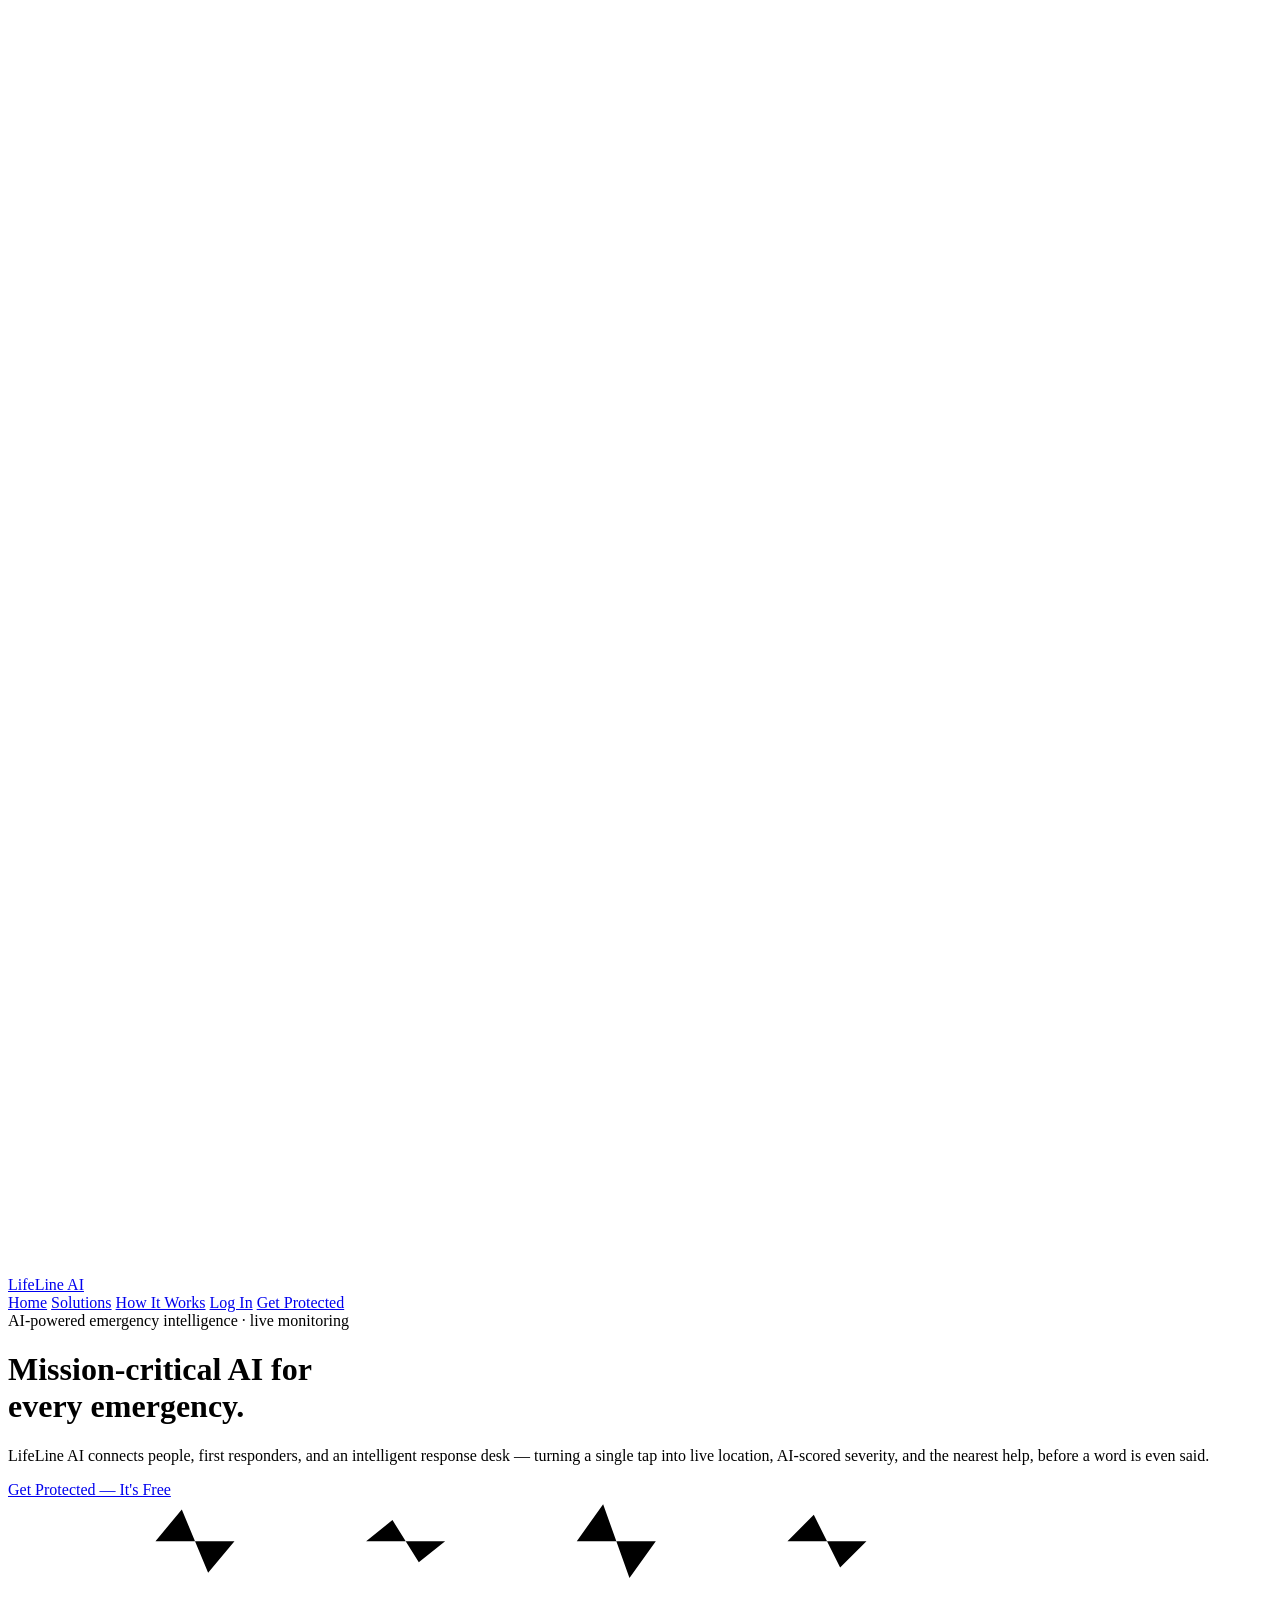
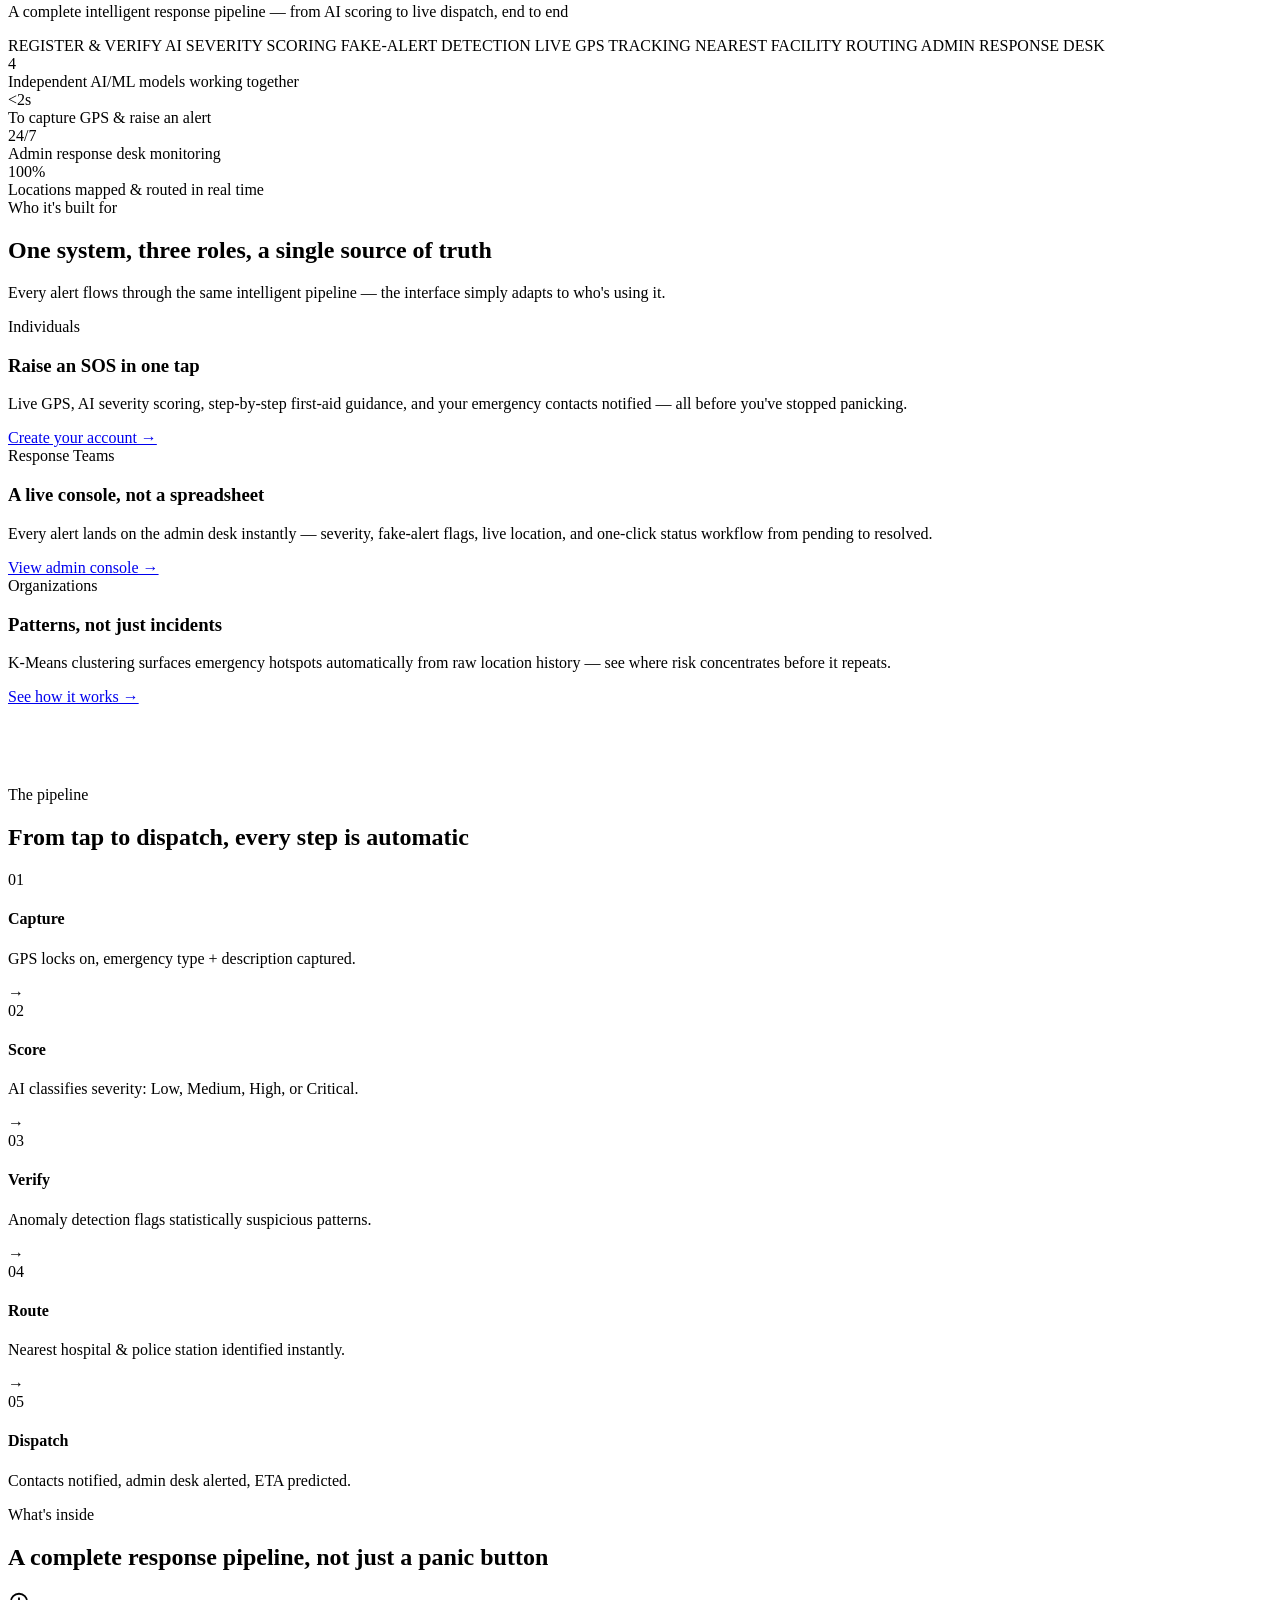
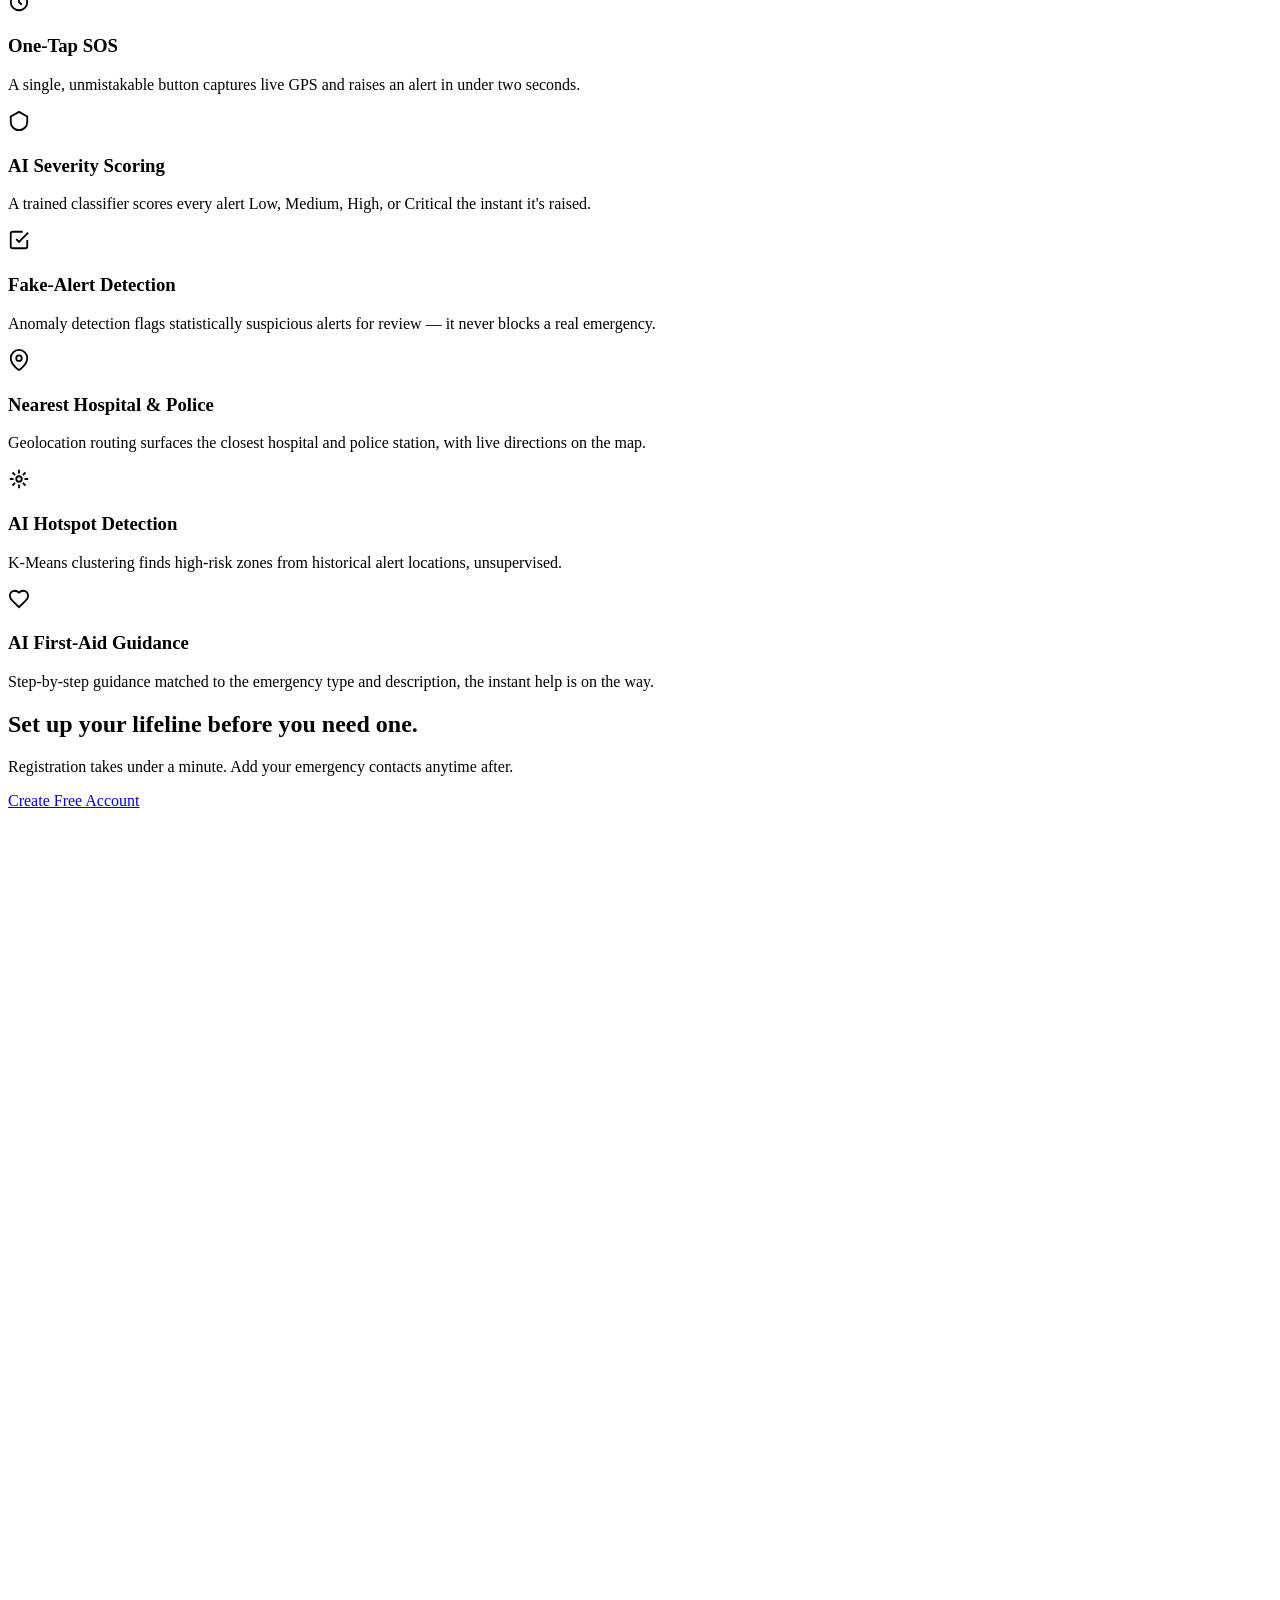
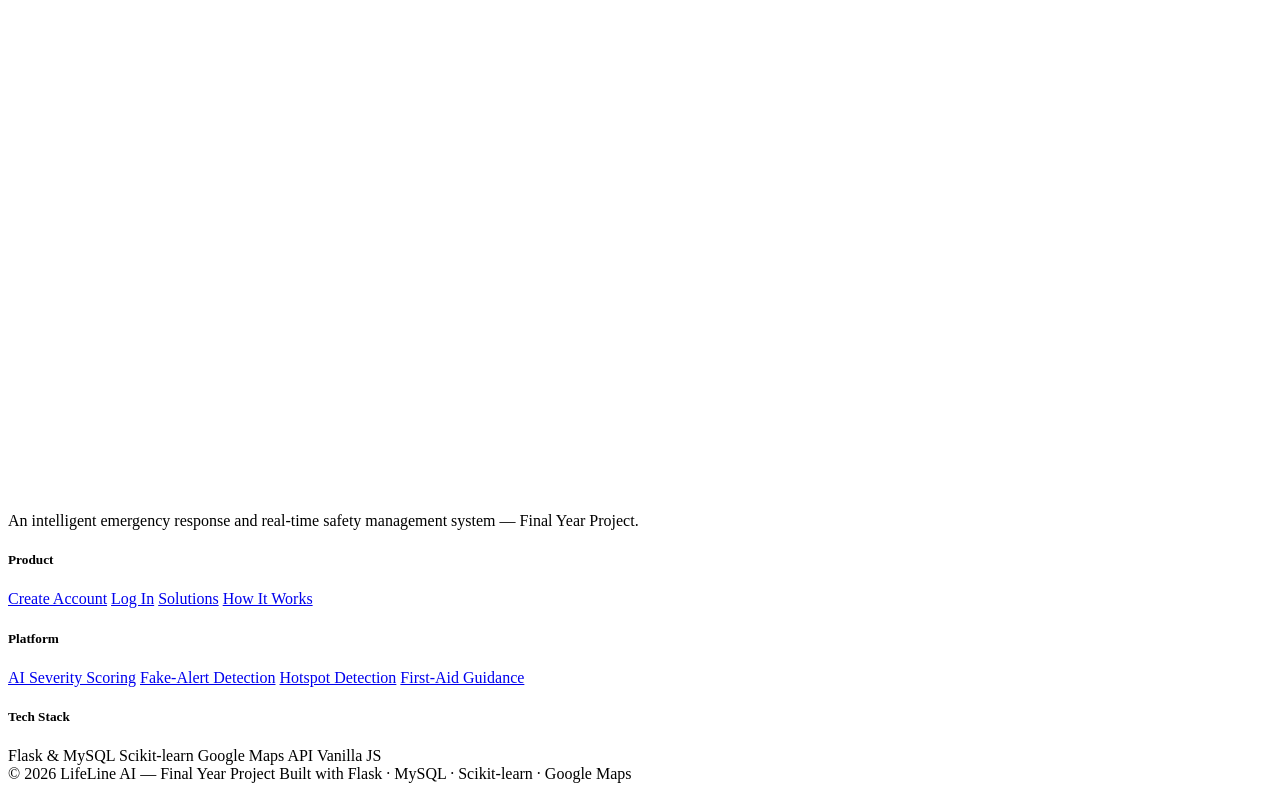
==== index.html @ 39737a65 "Add files via upload Add LifeLine AI project files" ====
<!DOCTYPE html>
<html lang="en">
<head>
<meta charset="UTF-8" />
<meta name="viewport" content="width=device-width, initial-scale=1.0" />
<title>LifeLine AI — Mission-Critical Intelligence for Emergency Response</title>
<link rel="preconnect" href="https://fonts.googleapis.com">
<link href="https://fonts.googleapis.com/css2?family=Sora:wght@600;700;800&family=Inter:wght@400;500;600;700&family=JetBrains+Mono:wght@400;500;700&display=swap" rel="stylesheet">
<link rel="stylesheet" href="css/style.css" />
</head>
<body>

<nav class="navbar">
  <div class="container">
    <a href="index.html" class="brand">
      <svg class="brand-mark" viewBox="0 0 32 32" xmlns="http://www.w3.org/2000/svg">
        <path class="pulse-line" d="M2 16 H10 L13 6 L18 26 L21 16 H30" fill="none" stroke-width="2.5" stroke-linecap="round" stroke-linejoin="round"/>
      </svg>
      LifeLine AI
    </a>
    <div class="nav-links">
      <a href="index.html" class="active">Home</a>
      <a href="index.html#solutions">Solutions</a>
      <a href="index.html#how-it-works">How It Works</a>
      <a href="login.html">Log In</a>
      <a href="register.html" class="nav-cta">Get Protected</a>
    </div>
  </div>
</nav>

<!-- ================= HERO ================= -->
<header class="hero">
  <div class="container">
    <span class="hero-eyebrow"><span class="dot"></span> AI-powered emergency intelligence &middot; live monitoring</span>
    <h1>Mission-critical AI for<br>every <span>emergency</span>.</h1>
    <p class="lead">LifeLine AI connects people, first responders, and an intelligent response desk — turning a single tap into live location, AI-scored severity, and the nearest help, before a word is even said.</p>
    <div class="hero-actions">
      <a href="register.html" class="btn btn-danger">Get Protected — It's Free</a>
      <a href="login.html" class="btn btn-outline" style="color:#fff;border-color:var(--ink-600);">Log In</a>
    </div>

    <div class="hero-ecg-wrap">
      <svg class="ecg-line" viewBox="0 0 1200 80" preserveAspectRatio="none">
        <path d="M0,40 L140,40 L165,10 L190,70 L215,40 L340,40 L365,20 L390,60 L415,40 L540,40 L565,5 L590,75 L615,40 L740,40 L765,15 L790,65 L815,40 L1200,40" />
      </svg>
    </div>
  </div>
</header>

<!-- ================= TRUSTED-BY STRIP ================= -->
<section class="trust-strip">
  <div class="container">
    <p class="trust-label">A complete intelligent response pipeline — from AI scoring to live dispatch, end to end</p>
    <div class="trust-logos">
      <span>REGISTER &amp; VERIFY</span>
      <span>AI SEVERITY SCORING</span>
      <span>FAKE-ALERT DETECTION</span>
      <span>LIVE GPS TRACKING</span>
      <span>NEAREST FACILITY ROUTING</span>
      <span>ADMIN RESPONSE DESK</span>
    </div>
  </div>
</section>

<!-- ================= STAT COUNTERS ================= -->
<section class="stats-strip">
  <div class="container">
    <div class="stat"><div class="num mono">4</div><div class="label">Independent AI/ML models working together</div></div>
    <div class="stat"><div class="num mono">&lt;2s</div><div class="label">To capture GPS &amp; raise an alert</div></div>
    <div class="stat"><div class="num mono">24/7</div><div class="label">Admin response desk monitoring</div></div>
    <div class="stat"><div class="num mono">100%</div><div class="label">Locations mapped &amp; routed in real time</div></div>
  </div>
</section>

<!-- ================= SOLUTIONS BY AUDIENCE ================= -->
<section class="features-section" id="solutions">
  <div class="container">
    <div class="section-head">
      <span class="section-eyebrow">Who it's built for</span>
      <h2>One system, three roles, a single source of truth</h2>
      <p>Every alert flows through the same intelligent pipeline — the interface simply adapts to who's using it.</p>
    </div>

    <div class="audience-grid">
      <div class="audience-card">
        <div class="audience-tag">Individuals</div>
        <h3>Raise an SOS in one tap</h3>
        <p>Live GPS, AI severity scoring, step-by-step first-aid guidance, and your emergency contacts notified — all before you've stopped panicking.</p>
        <a href="register.html" class="audience-link">Create your account →</a>
      </div>
      <div class="audience-card">
        <div class="audience-tag">Response Teams</div>
        <h3>A live console, not a spreadsheet</h3>
        <p>Every alert lands on the admin desk instantly — severity, fake-alert flags, live location, and one-click status workflow from pending to resolved.</p>
        <a href="login.html" class="audience-link">View admin console →</a>
      </div>
      <div class="audience-card">
        <div class="audience-tag">Organizations</div>
        <h3>Patterns, not just incidents</h3>
        <p>K-Means clustering surfaces emergency hotspots automatically from raw location history — see where risk concentrates before it repeats.</p>
        <a href="#how-it-works" class="audience-link">See how it works →</a>
      </div>
    </div>
  </div>
</section>

<!-- ================= HOW IT WORKS ================= -->
<section class="features-section" id="how-it-works" style="background:var(--paper-dim);padding-top:80px;">
  <div class="container">
    <div class="section-head">
      <span class="section-eyebrow">The pipeline</span>
      <h2>From tap to dispatch, every step is automatic</h2>
    </div>

    <div class="pipeline-row">
      <div class="pipeline-step">
        <div class="pipeline-num">01</div>
        <h4>Capture</h4>
        <p>GPS locks on, emergency type + description captured.</p>
      </div>
      <div class="pipeline-arrow">→</div>
      <div class="pipeline-step">
        <div class="pipeline-num">02</div>
        <h4>Score</h4>
        <p>AI classifies severity: Low, Medium, High, or Critical.</p>
      </div>
      <div class="pipeline-arrow">→</div>
      <div class="pipeline-step">
        <div class="pipeline-num">03</div>
        <h4>Verify</h4>
        <p>Anomaly detection flags statistically suspicious patterns.</p>
      </div>
      <div class="pipeline-arrow">→</div>
      <div class="pipeline-step">
        <div class="pipeline-num">04</div>
        <h4>Route</h4>
        <p>Nearest hospital &amp; police station identified instantly.</p>
      </div>
      <div class="pipeline-arrow">→</div>
      <div class="pipeline-step">
        <div class="pipeline-num">05</div>
        <h4>Dispatch</h4>
        <p>Contacts notified, admin desk alerted, ETA predicted.</p>
      </div>
    </div>
  </div>
</section>

<!-- ================= FEATURE GRID ================= -->
<section class="features-section" id="features">
  <div class="container">
    <div class="section-head">
      <span class="section-eyebrow">What's inside</span>
      <h2>A complete response pipeline, not just a panic button</h2>
    </div>
    <div class="feature-grid">

      <div class="feature-card">
        <div class="feature-icon">
          <svg width="22" height="22" viewBox="0 0 24 24" fill="none" stroke="currentColor" stroke-width="2"><circle cx="12" cy="12" r="9"/><path d="M12 7v5l3 3"/></svg>
        </div>
        <h3>One-Tap SOS</h3>
        <p>A single, unmistakable button captures live GPS and raises an alert in under two seconds.</p>
      </div>

      <div class="feature-card">
        <div class="feature-icon">
          <svg width="22" height="22" viewBox="0 0 24 24" fill="none" stroke="currentColor" stroke-width="2"><path d="M12 2 3 7v6c0 5 4 9 9 9s9-4 9-9V7z"/></svg>
        </div>
        <h3>AI Severity Scoring</h3>
        <p>A trained classifier scores every alert Low, Medium, High, or Critical the instant it's raised.</p>
      </div>

      <div class="feature-card">
        <div class="feature-icon">
          <svg width="22" height="22" viewBox="0 0 24 24" fill="none" stroke="currentColor" stroke-width="2"><path d="M9 11l3 3L22 4"/><path d="M21 12v7a2 2 0 0 1-2 2H5a2 2 0 0 1-2-2V5a2 2 0 0 1 2-2h11"/></svg>
        </div>
        <h3>Fake-Alert Detection</h3>
        <p>Anomaly detection flags statistically suspicious alerts for review — it never blocks a real emergency.</p>
      </div>

      <div class="feature-card">
        <div class="feature-icon">
          <svg width="22" height="22" viewBox="0 0 24 24" fill="none" stroke="currentColor" stroke-width="2"><path d="M21 10c0 7-9 13-9 13S3 17 3 10a9 9 0 0 1 18 0z"/><circle cx="12" cy="10" r="3"/></svg>
        </div>
        <h3>Nearest Hospital &amp; Police</h3>
        <p>Geolocation routing surfaces the closest hospital and police station, with live directions on the map.</p>
      </div>

      <div class="feature-card">
        <div class="feature-icon">
          <svg width="22" height="22" viewBox="0 0 24 24" fill="none" stroke="currentColor" stroke-width="2"><circle cx="12" cy="12" r="3"/><path d="M12 2v4M12 18v4M4.93 4.93l2.83 2.83M16.24 16.24l2.83 2.83M2 12h4M18 12h4M4.93 19.07l2.83-2.83M16.24 7.76l2.83-2.83"/></svg>
        </div>
        <h3>AI Hotspot Detection</h3>
        <p>K-Means clustering finds high-risk zones from historical alert locations, unsupervised.</p>
      </div>

      <div class="feature-card">
        <div class="feature-icon">
          <svg width="22" height="22" viewBox="0 0 24 24" fill="none" stroke="currentColor" stroke-width="2"><path d="M19 14c1.49-1.46 3-3.21 3-5.5A5.5 5.5 0 0 0 16.5 3c-1.76 0-3 .5-4.5 2-1.5-1.5-2.74-2-4.5-2A5.5 5.5 0 0 0 2 8.5c0 2.29 1.51 4.04 3 5.5l7 7Z"/></svg>
        </div>
        <h3>AI First-Aid Guidance</h3>
        <p>Step-by-step guidance matched to the emergency type and description, the instant help is on the way.</p>
      </div>

    </div>
  </div>
</section>

<!-- ================= CTA BAND ================= -->
<section class="cta-band">
  <div class="container">
    <h2>Set up your lifeline before you need one.</h2>
    <p>Registration takes under a minute. Add your emergency contacts anytime after.</p>
    <a href="register.html" class="btn btn-danger">Create Free Account</a>
  </div>
</section>

<!-- ================= FOOTER ================= -->
<footer class="site-footer-rich">
  <div class="container">
    <div class="footer-grid">
      <div class="footer-brand-col">
        <a href="index.html" class="brand" style="color:#fff;">
          <svg class="brand-mark" viewBox="0 0 32 32" xmlns="http://www.w3.org/2000/svg">
            <path class="pulse-line" d="M2 16 H10 L13 6 L18 26 L21 16 H30" fill="none" stroke-width="2.5" stroke-linecap="round" stroke-linejoin="round"/>
          </svg>
          LifeLine AI
        </a>
        <p>An intelligent emergency response and real-time safety management system — Final Year Project.</p>
      </div>
      <div class="footer-col">
        <h5>Product</h5>
        <a href="register.html">Create Account</a>
        <a href="login.html">Log In</a>
        <a href="index.html#solutions">Solutions</a>
        <a href="index.html#how-it-works">How It Works</a>
      </div>
      <div class="footer-col">
        <h5>Platform</h5>
        <a href="index.html#features">AI Severity Scoring</a>
        <a href="index.html#features">Fake-Alert Detection</a>
        <a href="index.html#features">Hotspot Detection</a>
        <a href="index.html#features">First-Aid Guidance</a>
      </div>
      <div class="footer-col">
        <h5>Tech Stack</h5>
        <span>Flask &amp; MySQL</span>
        <span>Scikit-learn</span>
        <span>Google Maps API</span>
        <span>Vanilla JS</span>
      </div>
    </div>
    <div class="footer-bottom">
      <span>&copy; 2026 LifeLine AI — Final Year Project</span>
      <span class="mono">Built with Flask &middot; MySQL &middot; Scikit-learn &middot; Google Maps</span>
    </div>
  </div>
</footer>

<script src="js/config.js"></script>
<script src="js/main.js"></script>
</body>
</html>
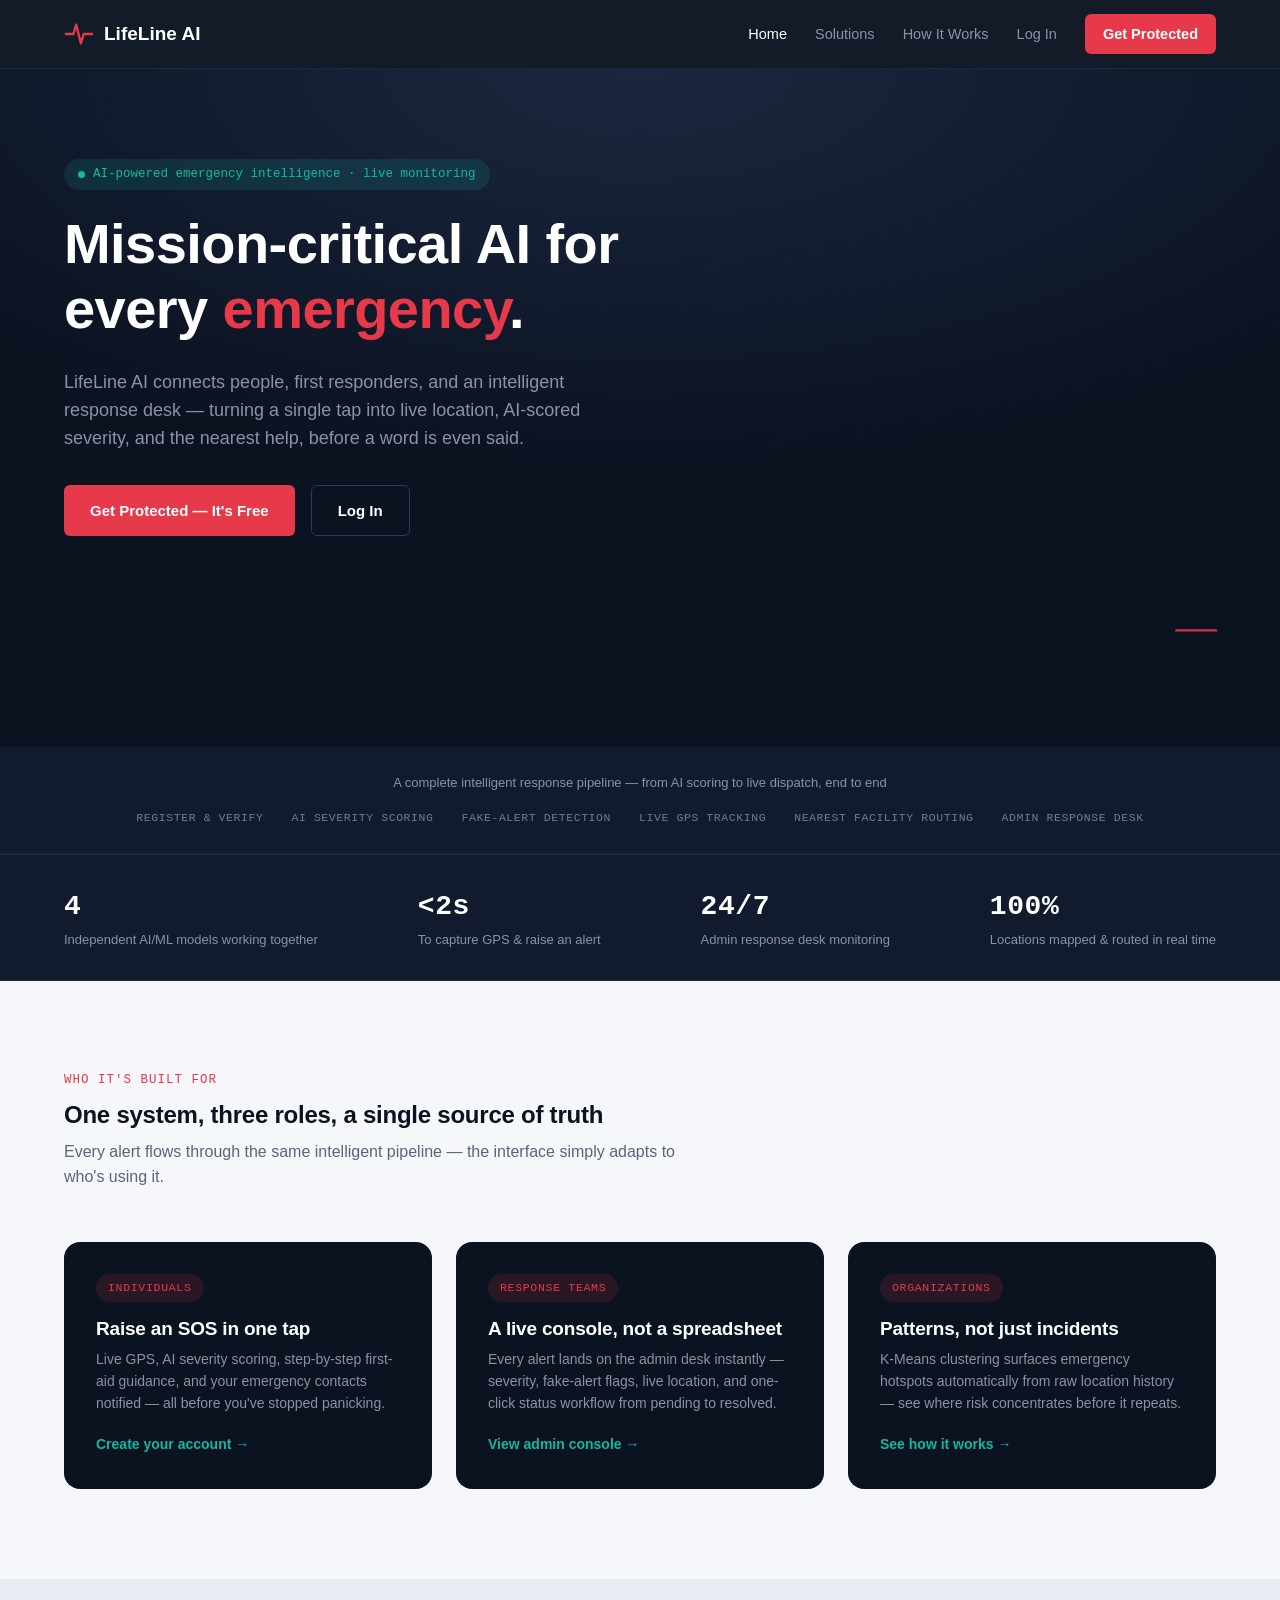
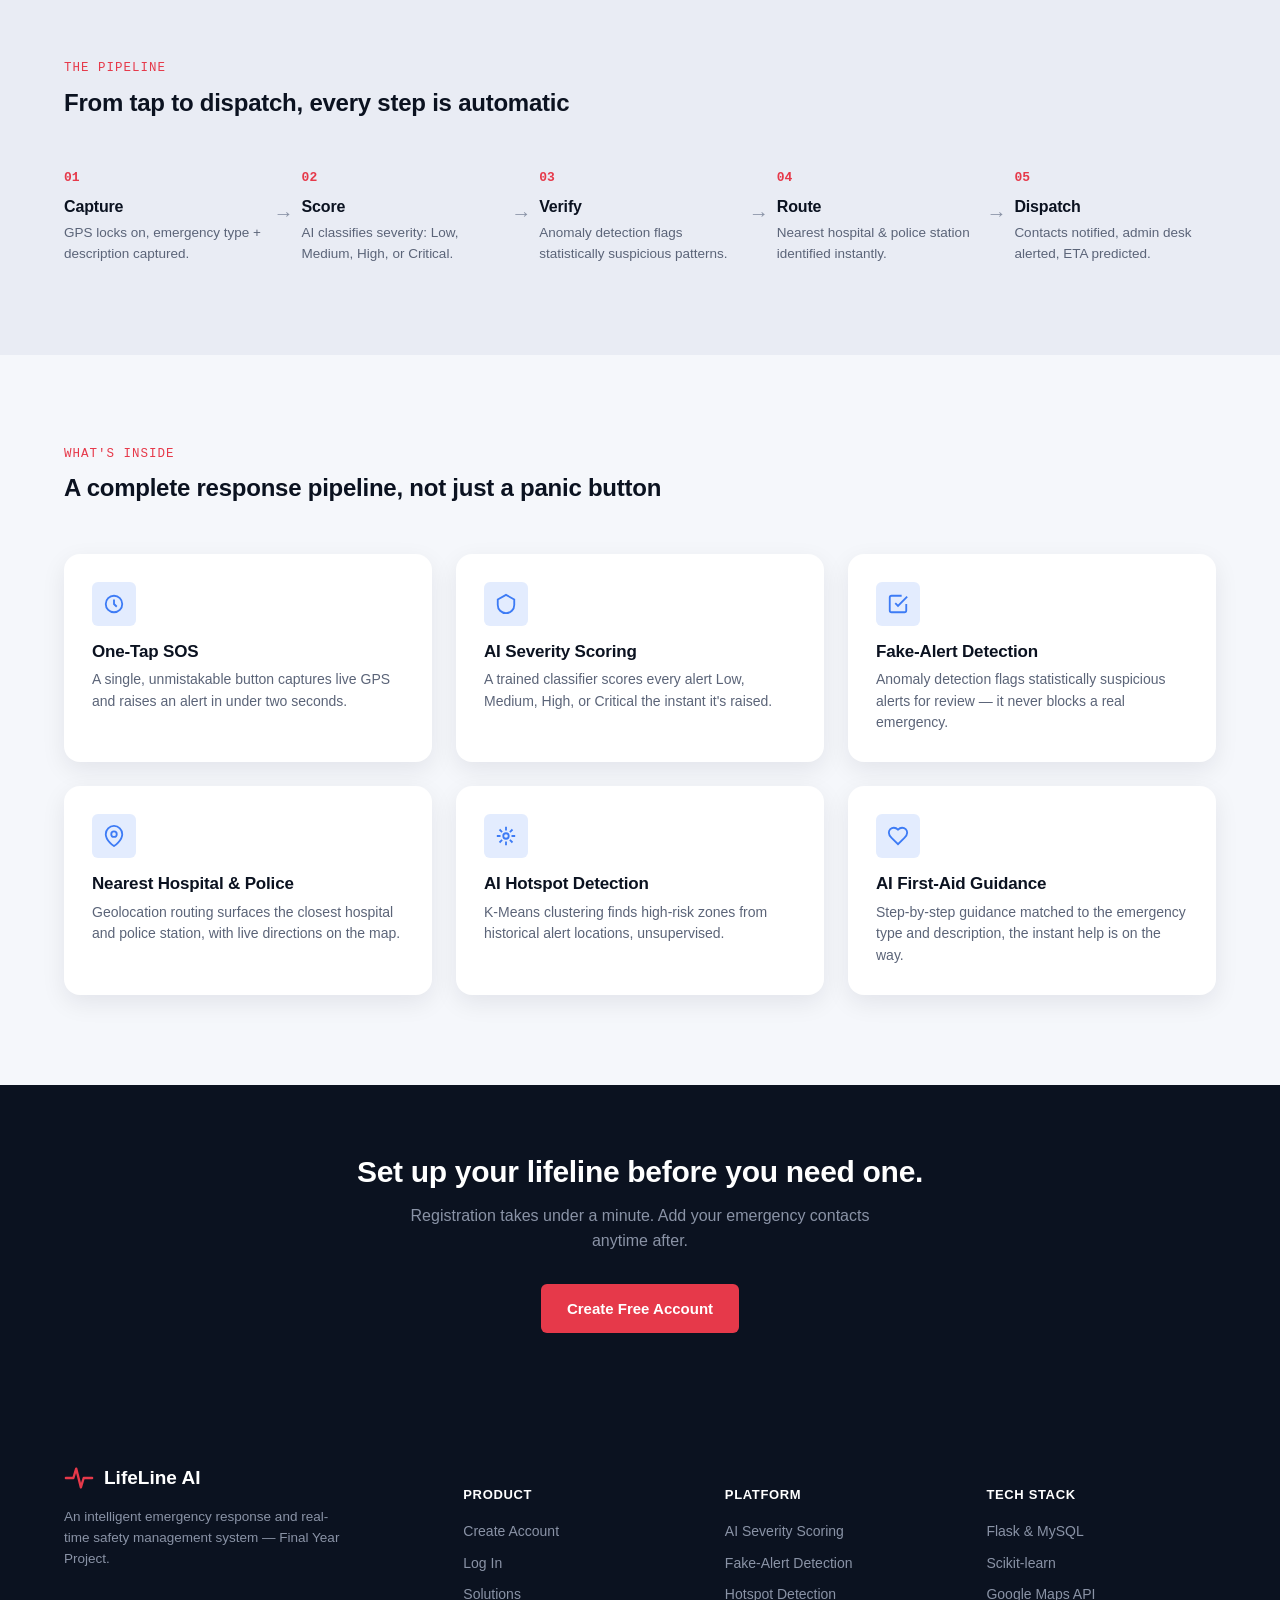
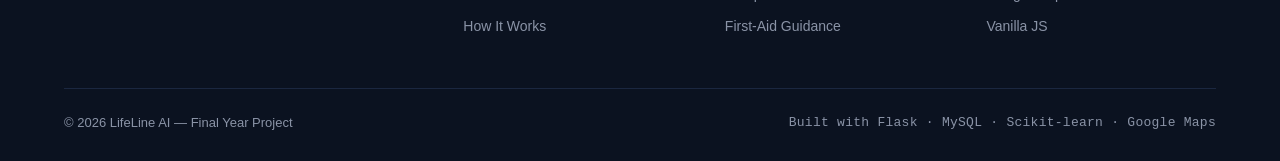
==== commit 5e91032a: "Add stylesheet link for frontend CSS" ====
--- a/index.html
+++ b/index.html
@@ -7,6 +7,8 @@
 <link rel="preconnect" href="https://fonts.googleapis.com">
 <link href="https://fonts.googleapis.com/css2?family=Sora:wght@600;700;800&family=Inter:wght@400;500;600;700&family=JetBrains+Mono:wght@400;500;700&display=swap" rel="stylesheet">
 <link rel="stylesheet" href="css/style.css" />
+  <link rel="stylesheet" href="frontend/css/style.css" />
+  
 </head>
 <body>
 
--- a/frontend/css/style.css
+++ b/frontend/css/style.css
@@ -0,0 +1,522 @@
+/* =====================================================================
+   style.css — LifeLine AI Global Design System
+   Design direction: "Emergency Dispatch Console"
+   - Deep ink-navy base (trust, institutional, control-room)
+   - A single disciplined red, reserved ONLY for SOS/critical states
+   - Teal for "safe / resolved", amber for "caution / medium"
+   - Signature motif: an ECG / heartbeat line, echoing the name "LifeLine"
+   ===================================================================== */
+
+:root {
+  /* ---- Color tokens ---- */
+  --ink-900: #0B1220;
+  --ink-800: #121B2E;
+  --ink-700: #1B2740;
+  --ink-600: #2A3B5C;
+  --paper: #F5F7FB;
+  --paper-dim: #E9ECF4;
+  --white: #FFFFFF;
+
+  --slate-600: #5B6478;
+  --slate-400: #8A93A6;
+
+  --accent-red: #E6394A;
+  --accent-red-dim: rgba(230, 57, 74, 0.14);
+  --accent-teal: #12B8A6;
+  --accent-teal-dim: rgba(18, 184, 166, 0.14);
+  --accent-amber: #F5A623;
+  --accent-amber-dim: rgba(245, 166, 35, 0.16);
+  --accent-blue: #3D7BF5;
+  --accent-blue-dim: rgba(61, 123, 245, 0.14);
+
+  /* ---- Type ---- */
+  --font-display: 'Sora', 'Segoe UI', sans-serif;
+  --font-body: 'Inter', 'Segoe UI', sans-serif;
+  --font-mono: 'JetBrains Mono', 'Courier New', monospace;
+
+  /* ---- Layout ---- */
+  --radius-sm: 6px;
+  --radius-md: 10px;
+  --radius-lg: 16px;
+  --shadow-card: 0 8px 24px rgba(11, 18, 32, 0.08);
+  --shadow-card-lg: 0 16px 48px rgba(11, 18, 32, 0.14);
+  --container-max: 1200px;
+}
+
+/* ---------------------------------------------------------------------
+   Reset & base
+   --------------------------------------------------------------------- */
+*, *::before, *::after { box-sizing: border-box; }
+html { scroll-behavior: smooth; }
+body {
+  margin: 0;
+  font-family: var(--font-body);
+  color: var(--ink-900);
+  background: var(--paper);
+  -webkit-font-smoothing: antialiased;
+  line-height: 1.55;
+}
+h1, h2, h3, h4 {
+  font-family: var(--font-display);
+  color: var(--ink-900);
+  margin: 0 0 0.5em 0;
+  line-height: 1.15;
+  letter-spacing: -0.01em;
+}
+p { margin: 0 0 1em 0; color: var(--slate-600); }
+a { color: inherit; text-decoration: none; }
+img { max-width: 100%; display: block; }
+ul { margin: 0; padding: 0; list-style: none; }
+button { font-family: inherit; cursor: pointer; }
+input, select, textarea { font-family: inherit; }
+
+.container {
+  max-width: var(--container-max);
+  margin: 0 auto;
+  padding: 0 24px;
+}
+
+.mono { font-family: var(--font-mono); letter-spacing: 0.02em; }
+
+/* Visible focus states for accessibility */
+a:focus-visible, button:focus-visible, input:focus-visible, textarea:focus-visible, select:focus-visible {
+  outline: 2px solid var(--accent-blue);
+  outline-offset: 2px;
+}
+
+@media (prefers-reduced-motion: reduce) {
+  *, *::before, *::after {
+    animation-duration: 0.001ms !important;
+    animation-iteration-count: 1 !important;
+    transition-duration: 0.001ms !important;
+  }
+}
+
+/* ---------------------------------------------------------------------
+   Navbar
+   --------------------------------------------------------------------- */
+.navbar {
+  position: sticky;
+  top: 0;
+  z-index: 100;
+  background: rgba(11, 18, 32, 0.96);
+  backdrop-filter: blur(8px);
+  border-bottom: 1px solid var(--ink-700);
+}
+.navbar .container {
+  display: flex;
+  align-items: center;
+  justify-content: space-between;
+  height: 68px;
+}
+.brand {
+  display: flex;
+  align-items: center;
+  gap: 10px;
+  font-family: var(--font-display);
+  font-weight: 700;
+  font-size: 19px;
+  color: var(--white);
+}
+.brand-mark {
+  width: 30px; height: 30px;
+  flex-shrink: 0;
+}
+.brand-mark path.pulse-line {
+  stroke: var(--accent-red);
+}
+.nav-links { display: flex; align-items: center; gap: 28px; }
+.nav-links a {
+  color: var(--slate-400);
+  font-size: 14.5px;
+  font-weight: 500;
+  transition: color 0.15s ease;
+}
+.nav-links a:hover, .nav-links a.active { color: var(--white); }
+.nav-cta {
+  display: inline-flex;
+  align-items: center;
+  gap: 8px;
+  background: var(--accent-red);
+  color: var(--white) !important;
+  padding: 9px 18px;
+  border-radius: var(--radius-sm);
+  font-weight: 600 !important;
+  transition: transform 0.15s ease, box-shadow 0.15s ease;
+}
+.nav-cta:hover { transform: translateY(-1px); box-shadow: 0 6px 18px rgba(230, 57, 74, 0.35); }
+
+/* ---------------------------------------------------------------------
+   Buttons
+   --------------------------------------------------------------------- */
+.btn {
+  display: inline-flex;
+  align-items: center;
+  justify-content: center;
+  gap: 8px;
+  padding: 13px 26px;
+  border-radius: var(--radius-sm);
+  border: none;
+  font-weight: 600;
+  font-size: 15px;
+  transition: transform 0.15s ease, box-shadow 0.2s ease, background 0.15s ease;
+  white-space: nowrap;
+}
+.btn:active { transform: translateY(1px); }
+.btn-primary { background: var(--ink-900); color: var(--white); }
+.btn-primary:hover { background: var(--ink-700); box-shadow: var(--shadow-card); }
+.btn-danger { background: var(--accent-red); color: var(--white); }
+.btn-danger:hover { box-shadow: 0 10px 24px rgba(230, 57, 74, 0.35); }
+.btn-outline { background: transparent; color: var(--ink-900); border: 1.5px solid var(--paper-dim); }
+.btn-outline:hover { border-color: var(--ink-900); }
+.btn-block { width: 100%; }
+.btn:disabled { opacity: 0.55; cursor: not-allowed; transform: none; }
+
+/* ---------------------------------------------------------------------
+   Form elements
+   --------------------------------------------------------------------- */
+.field { margin-bottom: 18px; }
+.field label {
+  display: block;
+  font-size: 13.5px;
+  font-weight: 600;
+  color: var(--ink-800);
+  margin-bottom: 7px;
+}
+.field .hint { font-size: 12.5px; color: var(--slate-400); margin-top: 5px; }
+.field input, .field select, .field textarea {
+  width: 100%;
+  padding: 12px 14px;
+  border: 1.5px solid var(--paper-dim);
+  border-radius: var(--radius-sm);
+  font-size: 14.5px;
+  background: var(--white);
+  color: var(--ink-900);
+  transition: border-color 0.15s ease, box-shadow 0.15s ease;
+}
+.field input:focus, .field select:focus, .field textarea:focus {
+  border-color: var(--accent-blue);
+  box-shadow: 0 0 0 3px var(--accent-blue-dim);
+  outline: none;
+}
+.field.error input { border-color: var(--accent-red); }
+.field .error-msg { color: var(--accent-red); font-size: 12.5px; margin-top: 6px; display: none; }
+.field.error .error-msg { display: block; }
+.input-row { display: flex; gap: 14px; }
+.input-row .field { flex: 1; }
+
+/* ---------------------------------------------------------------------
+   Cards & badges
+   --------------------------------------------------------------------- */
+.card {
+  background: var(--white);
+  border-radius: var(--radius-lg);
+  box-shadow: var(--shadow-card);
+  padding: 28px;
+}
+.badge {
+  display: inline-flex;
+  align-items: center;
+  gap: 6px;
+  padding: 4px 11px;
+  border-radius: 100px;
+  font-size: 12px;
+  font-weight: 700;
+  text-transform: uppercase;
+  letter-spacing: 0.04em;
+}
+.badge-low     { background: var(--accent-teal-dim); color: #0A8A7C; }
+.badge-medium  { background: var(--accent-amber-dim); color: #B67614; }
+.badge-high    { background: rgba(230,57,74,0.10); color: #C22B3B; }
+.badge-critical{ background: var(--accent-red); color: var(--white); }
+.badge-status  { background: var(--paper-dim); color: var(--slate-600); }
+
+/* ---------------------------------------------------------------------
+   Signature motif: ECG / heartbeat line
+   --------------------------------------------------------------------- */
+.ecg-line {
+  width: 100%;
+  height: auto;
+  overflow: visible;
+}
+.ecg-line path {
+  fill: none;
+  stroke: var(--accent-red);
+  stroke-width: 2.5;
+  stroke-linecap: round;
+  stroke-linejoin: round;
+  stroke-dasharray: 1400;
+  stroke-dashoffset: 1400;
+  animation: draw-ecg 3.2s ease-in-out infinite;
+}
+@keyframes draw-ecg {
+  0%   { stroke-dashoffset: 1400; opacity: 0.35; }
+  50%  { stroke-dashoffset: 0;    opacity: 1; }
+  100% { stroke-dashoffset: -1400; opacity: 0.35; }
+}
+
+/* ---------------------------------------------------------------------
+   Toasts
+   --------------------------------------------------------------------- */
+#toast-container {
+  position: fixed;
+  top: 84px;
+  right: 24px;
+  z-index: 1000;
+  display: flex;
+  flex-direction: column;
+  gap: 10px;
+}
+.toast {
+  min-width: 280px;
+  max-width: 360px;
+  padding: 14px 18px;
+  border-radius: var(--radius-md);
+  background: var(--ink-900);
+  color: var(--white);
+  font-size: 14px;
+  box-shadow: var(--shadow-card-lg);
+  display: flex;
+  align-items: flex-start;
+  gap: 10px;
+  animation: toast-in 0.25s ease;
+  border-left: 4px solid var(--accent-blue);
+}
+.toast.success { border-left-color: var(--accent-teal); }
+.toast.error { border-left-color: var(--accent-red); }
+.toast.warning { border-left-color: var(--accent-amber); }
+@keyframes toast-in {
+  from { transform: translateX(30px); opacity: 0; }
+  to   { transform: translateX(0); opacity: 1; }
+}
+.toast.hide { animation: toast-out 0.2s ease forwards; }
+@keyframes toast-out {
+  to { transform: translateX(30px); opacity: 0; }
+}
+
+/* ---------------------------------------------------------------------
+   Loading spinner
+   --------------------------------------------------------------------- */
+.spinner {
+  width: 18px; height: 18px;
+  border: 2.5px solid rgba(255,255,255,0.35);
+  border-top-color: var(--white);
+  border-radius: 50%;
+  animation: spin 0.7s linear infinite;
+  display: inline-block;
+}
+.spinner.dark { border-color: rgba(11,18,32,0.2); border-top-color: var(--ink-900); }
+@keyframes spin { to { transform: rotate(360deg); } }
+
+/* ---------------------------------------------------------------------
+   Landing page
+   --------------------------------------------------------------------- */
+.hero {
+  background: radial-gradient(ellipse 120% 100% at 50% 0%, var(--ink-700) 0%, var(--ink-900) 60%);
+  color: var(--white);
+  padding: 90px 0 70px;
+  position: relative;
+  overflow: hidden;
+}
+.hero .container { position: relative; z-index: 2; }
+.hero-eyebrow {
+  display: inline-flex;
+  align-items: center;
+  gap: 8px;
+  font-family: var(--font-mono);
+  font-size: 12.5px;
+  color: var(--accent-teal);
+  background: var(--accent-teal-dim);
+  padding: 6px 14px;
+  border-radius: 100px;
+  margin-bottom: 22px;
+}
+.hero-eyebrow .dot {
+  width: 7px; height: 7px; border-radius: 50%;
+  background: var(--accent-teal);
+  animation: pulse-dot 1.6s ease-in-out infinite;
+}
+@keyframes pulse-dot {
+  0%, 100% { opacity: 1; transform: scale(1); }
+  50% { opacity: 0.4; transform: scale(0.8); }
+}
+.hero h1 {
+  font-size: clamp(34px, 5vw, 56px);
+  color: var(--white);
+  max-width: 780px;
+}
+.hero h1 span { color: var(--accent-red); }
+.hero p.lead {
+  font-size: 18px;
+  color: var(--slate-400);
+  max-width: 560px;
+  margin-bottom: 32px;
+}
+.hero-actions { display: flex; gap: 16px; flex-wrap: wrap; }
+.hero-ecg-wrap { margin-top: 56px; opacity: 0.9; }
+
+.stats-strip {
+  background: var(--ink-800);
+  border-top: 1px solid var(--ink-700);
+  border-bottom: 1px solid var(--ink-700);
+  padding: 30px 0;
+}
+.stats-strip .container { display: flex; justify-content: space-between; flex-wrap: wrap; gap: 24px; }
+.stat { text-align: left; }
+.stat .num { font-family: var(--font-mono); font-size: 28px; font-weight: 700; color: var(--white); }
+.stat .label { font-size: 13px; color: var(--slate-400); margin-top: 2px; }
+
+.features-section { padding: 90px 0; }
+.section-head { max-width: 640px; margin-bottom: 52px; }
+.section-eyebrow {
+  font-family: var(--font-mono);
+  font-size: 12.5px;
+  color: var(--accent-red);
+  text-transform: uppercase;
+  letter-spacing: 0.08em;
+  margin-bottom: 10px;
+  display: block;
+}
+.feature-grid {
+  display: grid;
+  grid-template-columns: repeat(3, 1fr);
+  gap: 24px;
+}
+.feature-card {
+  padding: 28px;
+  border-radius: var(--radius-lg);
+  background: var(--white);
+  box-shadow: var(--shadow-card);
+  transition: transform 0.2s ease, box-shadow 0.2s ease;
+}
+.feature-card:hover { transform: translateY(-4px); box-shadow: var(--shadow-card-lg); }
+.feature-icon {
+  width: 44px; height: 44px;
+  border-radius: var(--radius-sm);
+  display: flex; align-items: center; justify-content: center;
+  margin-bottom: 16px;
+  background: var(--accent-blue-dim);
+  color: var(--accent-blue);
+}
+.feature-card h3 { font-size: 17px; margin-bottom: 8px; }
+.feature-card p { font-size: 14px; margin: 0; }
+
+.cta-band {
+  background: var(--ink-900);
+  color: var(--white);
+  padding: 70px 0;
+  text-align: center;
+}
+.cta-band h2 { color: var(--white); font-size: 30px; }
+.cta-band p { color: var(--slate-400); max-width: 480px; margin: 0 auto 30px; }
+
+.site-footer {
+  background: var(--ink-900);
+  color: var(--slate-400);
+  padding: 32px 0;
+  font-size: 13.5px;
+  border-top: 1px solid var(--ink-700);
+}
+.site-footer .container { display: flex; justify-content: space-between; align-items: center; flex-wrap: wrap; gap: 10px; }
+
+/* ---------------------------------------------------------------------
+   Trusted-by strip
+   --------------------------------------------------------------------- */
+.trust-strip {
+  background: var(--ink-800);
+  border-bottom: 1px solid var(--ink-700);
+  padding: 26px 0;
+  text-align: center;
+}
+.trust-label { color: var(--slate-400); font-size: 13px; margin-bottom: 16px; }
+.trust-logos { display: flex; flex-wrap: wrap; justify-content: center; gap: 28px; }
+.trust-logos span {
+  font-family: var(--font-mono);
+  font-size: 11.5px;
+  color: var(--slate-400);
+  letter-spacing: 0.05em;
+  opacity: 0.8;
+}
+
+/* ---------------------------------------------------------------------
+   Audience-segmented solutions grid
+   --------------------------------------------------------------------- */
+.audience-grid { display: grid; grid-template-columns: repeat(3, 1fr); gap: 24px; }
+.audience-card {
+  background: var(--ink-900);
+  color: var(--white);
+  border-radius: var(--radius-lg);
+  padding: 32px;
+  transition: transform 0.2s ease;
+}
+.audience-card:hover { transform: translateY(-4px); }
+.audience-tag {
+  display: inline-block;
+  font-family: var(--font-mono);
+  font-size: 11.5px;
+  text-transform: uppercase;
+  letter-spacing: 0.06em;
+  color: var(--accent-red);
+  background: var(--accent-red-dim);
+  padding: 5px 12px;
+  border-radius: 100px;
+  margin-bottom: 16px;
+}
+.audience-card h3 { color: var(--white); font-size: 19px; margin-bottom: 10px; }
+.audience-card p { color: var(--slate-400); font-size: 14px; margin-bottom: 18px; }
+.audience-link { color: var(--accent-teal); font-weight: 600; font-size: 14px; }
+.audience-link:hover { text-decoration: underline; }
+
+/* ---------------------------------------------------------------------
+   How-it-works pipeline
+   --------------------------------------------------------------------- */
+.pipeline-row { display: flex; align-items: flex-start; gap: 8px; flex-wrap: wrap; justify-content: space-between; }
+.pipeline-step { flex: 1; min-width: 150px; }
+.pipeline-num {
+  font-family: var(--font-mono);
+  font-size: 13px;
+  color: var(--accent-red);
+  font-weight: 700;
+  margin-bottom: 10px;
+}
+.pipeline-step h4 { font-size: 16px; margin-bottom: 6px; }
+.pipeline-step p { font-size: 13.5px; margin: 0; }
+.pipeline-arrow { color: var(--slate-400); font-size: 20px; padding-top: 30px; flex-shrink: 0; }
+
+/* ---------------------------------------------------------------------
+   Rich multi-column footer
+   --------------------------------------------------------------------- */
+.site-footer-rich { background: var(--ink-900); color: var(--slate-400); padding: 60px 0 28px; }
+.footer-grid { display: grid; grid-template-columns: 1.6fr 1fr 1fr 1fr; gap: 32px; margin-bottom: 40px; }
+.footer-brand-col p { color: var(--slate-400); font-size: 13.5px; margin-top: 14px; max-width: 280px; }
+.footer-col h5 { color: var(--white); font-size: 13px; text-transform: uppercase; letter-spacing: 0.05em; margin-bottom: 16px; }
+.footer-col a, .footer-col span { display: block; color: var(--slate-400); font-size: 14px; margin-bottom: 10px; }
+.footer-col a:hover { color: var(--white); }
+.footer-bottom {
+  display: flex; justify-content: space-between; align-items: center; flex-wrap: wrap; gap: 10px;
+  padding-top: 24px; border-top: 1px solid var(--ink-700); font-size: 13px;
+}
+
+@media (max-width: 900px) {
+  .audience-grid { grid-template-columns: 1fr; }
+  .pipeline-row { flex-direction: column; }
+  .pipeline-arrow { display: none; }
+  .footer-grid { grid-template-columns: 1fr 1fr; }
+}
+@media (max-width: 560px) {
+  .footer-grid { grid-template-columns: 1fr; }
+}
+
+/* ---------------------------------------------------------------------
+   Responsive
+   --------------------------------------------------------------------- */
+@media (max-width: 900px) {
+  .feature-grid { grid-template-columns: repeat(2, 1fr); }
+  .stats-strip .container { justify-content: flex-start; gap: 32px; }
+}
+@media (max-width: 640px) {
+  .nav-links { display: none; }
+  .feature-grid { grid-template-columns: 1fr; }
+  .hero { padding: 60px 0 44px; }
+  .input-row { flex-direction: column; gap: 0; }
+}
